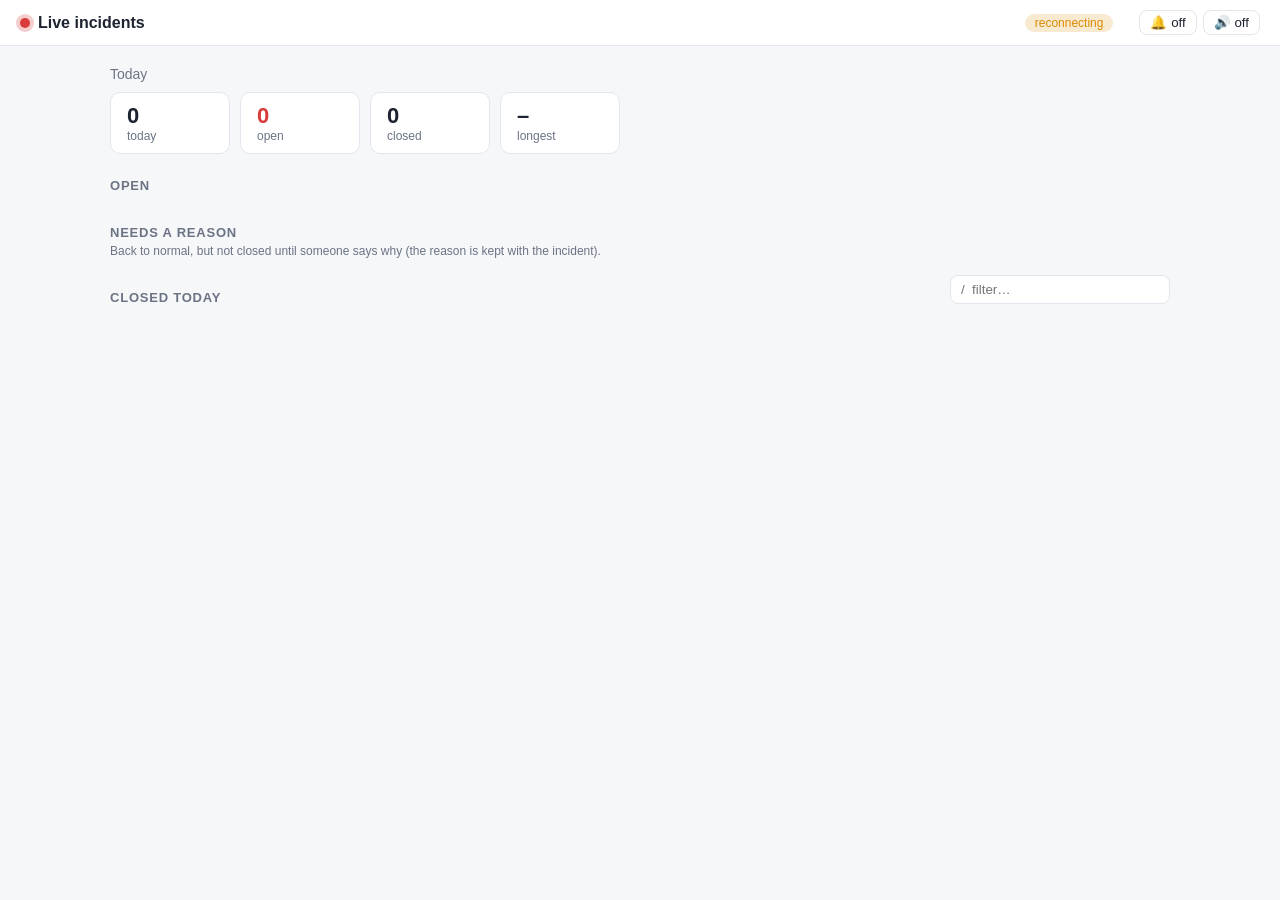
==== app/notifier/src/main/resources/static/index.html @ 26fa7b39 "Calm incidents and reasons, line history, three time zones, no false drops - fix-false-drops: settle" ====
<!doctype html>
<html lang="en">
<head>
  <meta charset="utf-8">
  <meta name="viewport" content="width=device-width, initial-scale=1">
  <title>Live incidents</title>
  <link rel="stylesheet" href="app.css">
  <script type="module" src="app.js"></script>
</head>
<body>
  <header class="top">
    <div class="brand"><span class="dot-logo"></span>Live incidents</div>
    <div class="conn" id="conn"><span class="pill" id="connPill">connecting</span><span id="lastChange" class="muted"></span></div>
    <div class="toggles">
      <button id="notifyBtn" class="toggle" title="Desktop notification when a new incident opens">🔔 off</button>
      <button id="soundBtn" class="toggle" title="Short sound when a new incident opens">🔊 off</button>
    </div>
  </header>
  <main>
    <section class="day">
      <div class="day-title" id="dayTitle">Today</div>
      <div class="cards">
        <div class="card"><div class="num" id="cToday">0</div><div class="lbl">today</div></div>
        <div class="card open"><div class="num" id="cOpen">0</div><div class="lbl">open</div></div>
        <div class="card"><div class="num" id="cClosed">0</div><div class="lbl">closed</div></div>
        <div class="card"><div class="num" id="cLongest">–</div><div class="lbl">longest</div></div>
      </div>
    </section>
    <section>
      <h2>Open <span class="count" id="hOpen"></span></h2>
      <div id="openList" class="list"></div>
      <div id="quiet" class="quiet">All quiet today ✓</div>
    </section>
    <section id="calmSection">
      <h2>Needs a reason <span class="count" id="hCalm"></span></h2>
      <p class="muted calm-note">Back to normal, but not closed until someone says why (the reason is kept with the incident).</p>
      <div id="calmList" class="list"></div>
    </section>
    <section>
      <div class="closed-head">
        <h2>Closed today <span class="count" id="hClosed"></span></h2>
        <input id="filter" type="search" placeholder="/  filter…" autocomplete="off" aria-label="Filter incidents">
      </div>
      <div id="groups" class="groups"></div>
      <div id="closedList" class="list closed-list"></div>
    </section>
  </main>
</body>
</html>
---- app/notifier/src/main/resources/static/app.css ----
:root {
  --bg: #f6f7f9; --panel: #ffffff; --text: #1d2330; --muted: #6b7385; --line: #e3e6ec;
  --red: #d93a3a; --amber: #d98a00; --blue: #2f6fe0; --violet: #7a4fd6; --grey: #8a919e; --green: #1f9d55;
  --meter-bg: #eceff4; --highlight: #fff4d6;
  font-family: -apple-system, BlinkMacSystemFont, "Segoe UI", Roboto, sans-serif;
}
@media (prefers-color-scheme: dark) {
  :root {
    --bg: #11141a; --panel: #1a1e26; --text: #e6e9ef; --muted: #8d95a6; --line: #2a303b;
    --red: #ff6b6b; --amber: #f2b23d; --blue: #6aa1ff; --violet: #a98bff; --grey: #8a919e; --green: #43c37a;
    --meter-bg: #2a303b; --highlight: #3a3220;
  }
}
* { box-sizing: border-box; }
body { margin: 0; background: var(--bg); color: var(--text); font-size: 14px; }
.top { position: sticky; top: 0; z-index: 2; display: flex; gap: 16px; align-items: center; padding: 10px 20px;
  background: var(--panel); border-bottom: 1px solid var(--line); }
.brand { font-weight: 650; font-size: 16px; display: flex; align-items: center; gap: 8px; }
.dot-logo { width: 10px; height: 10px; border-radius: 50%; background: var(--red); box-shadow: 0 0 0 4px color-mix(in srgb, var(--red) 25%, transparent); }
.conn { display: flex; gap: 10px; align-items: center; margin-left: auto; }
.pill { padding: 2px 10px; border-radius: 999px; font-size: 12px; background: var(--meter-bg); }
.pill.connected { background: color-mix(in srgb, var(--green) 18%, transparent); color: var(--green); }
.pill.reconnecting { background: color-mix(in srgb, var(--amber) 18%, transparent); color: var(--amber); }
.muted { color: var(--muted); font-size: 12px; }
.toggles { display: flex; gap: 6px; }
.toggle { border: 1px solid var(--line); background: var(--panel); color: var(--text); border-radius: 8px; padding: 4px 10px; cursor: pointer; }
.toggle.on { border-color: var(--blue); color: var(--blue); }
main { max-width: 1100px; margin: 0 auto; padding: 16px 20px 60px; }
.day-title { color: var(--muted); margin: 4px 0 10px; }
.cards { display: flex; flex-wrap: wrap; gap: 10px; }
.card { background: var(--panel); border: 1px solid var(--line); border-radius: 10px; padding: 10px 16px; min-width: 120px; }
.card .num { font-size: 22px; font-weight: 650; font-variant-numeric: tabular-nums; }
.card.open .num { color: var(--red); }
.card .lbl { color: var(--muted); font-size: 12px; }
h2 { font-size: 13px; text-transform: uppercase; letter-spacing: .06em; color: var(--muted); margin: 24px 0 8px; }
.count { color: var(--text); }
.list { display: flex; flex-direction: column; gap: 8px; }
.quiet { color: var(--green); padding: 12px 0; display: none; }
.quiet.show { display: block; }
.inc { background: var(--panel); border: 1px solid var(--line); border-left: 4px solid var(--grey); border-radius: 8px; padding: 10px 14px; }
.inc.s-red { border-left-color: var(--red); } .inc.s-amber { border-left-color: var(--amber); }
.inc.s-blue { border-left-color: var(--blue); } .inc.s-violet { border-left-color: var(--violet); }
.inc.fresh { animation: fresh 2.5s ease-out; }
@keyframes fresh { from { background: var(--highlight); transform: translateY(-4px); } to { background: var(--panel); transform: none; } }
@media (prefers-reduced-motion: reduce) { .inc.fresh { animation: none; } }
.inc-head { display: flex; gap: 12px; align-items: baseline; flex-wrap: wrap; }
.title { font-weight: 600; }
.when { color: var(--muted); margin-left: auto; font-variant-numeric: tabular-nums; white-space: nowrap; }
.links a { color: var(--blue); text-decoration: none; margin-left: 10px; font-size: 12px; }
.links a:hover { text-decoration: underline; }
.lines { margin-top: 8px; display: grid; grid-template-columns: minmax(110px, auto) minmax(90px, auto) minmax(110px, auto) 150px 1fr; gap: 4px 14px; align-items: center; }
.lines .sig { font-weight: 550; } .lines .val { font-variant-numeric: tabular-nums; text-align: right; }
.lines .norm { color: var(--muted); font-variant-numeric: tabular-nums; }
.lines .panel { color: var(--muted); font-size: 12px; overflow-wrap: anywhere; }
/* add-incident-history: the tree view → group → panel → line; full text, wrapped, never cut */
.tree { display: block; margin-top: 8px; }
.tree .t-view { font-weight: 600; margin-top: 6px; overflow-wrap: anywhere; }
.tree .t-group { margin-left: 14px; color: var(--muted); font-weight: 550; overflow-wrap: anywhere; }
.tree .t-panel { margin-left: 28px; overflow-wrap: anywhere; }
.tree .t-panel.t-nogroup { margin-left: 14px; }
.tree .t-line { margin-left: 42px; display: grid; grid-template-columns: minmax(140px, 1.4fr) minmax(100px, auto) minmax(80px, auto) minmax(110px, auto) 170px auto;
  gap: 4px 12px; align-items: center; padding: 2px 0; }
.tree .t-line.t-nogroup { margin-left: 28px; }
.tree .t-line .tags { overflow-wrap: anywhere; font-size: 12px; }
.tree .t-line .val { font-variant-numeric: tabular-nums; text-align: right; }
.tree .t-line .norm { color: var(--muted); font-variant-numeric: tabular-nums; }
.tree .hist { background: none; border: 1px solid var(--border, #444); color: var(--muted); border-radius: 6px; font-size: 11px; padding: 1px 6px; cursor: pointer; }
.tree .t-past { margin: 2px 0 6px 56px; font-size: 12px; color: var(--muted); border-left: 2px solid var(--meter-bg); padding-left: 10px; }
.tree .t-past .p-last { color: inherit; font-weight: 550; } .tree .t-past .p-head { margin-top: 4px; }
.meter { display: flex; align-items: center; gap: 6px; font-size: 12px; font-variant-numeric: tabular-nums; }
.meter .bar { flex: 1; height: 6px; border-radius: 3px; background: var(--meter-bg); overflow: hidden; }
.meter .fill { height: 100%; background: var(--grey); }
.c-red { color: var(--red); } .c-amber { color: var(--amber); } .c-blue { color: var(--blue); } .c-violet { color: var(--violet); } .c-grey { color: var(--grey); }
.f-red { background: var(--red) !important; } .f-amber { background: var(--amber) !important; } .f-blue { background: var(--blue) !important; }
.f-violet { background: var(--violet) !important; } .f-grey { background: var(--grey) !important; }
.closed-head { display: flex; align-items: center; gap: 12px; }
.closed-head h2 { margin-right: auto; }
#filter { width: 220px; padding: 6px 10px; border-radius: 8px; border: 1px solid var(--line); background: var(--panel); color: var(--text); }
.groups { display: flex; flex-wrap: wrap; gap: 6px; margin: 4px 0 10px; }
.chip { font-size: 12px; padding: 2px 8px; border-radius: 999px; background: var(--meter-bg); cursor: pointer; border: 0; color: var(--text); }
.closed-list { gap: 4px; }
.closed-list .inc { padding: 6px 12px; content-visibility: auto; contain-intrinsic-size: auto 34px; cursor: pointer; }
.closed-list .inc .lines { cursor: default; }
.endt { color: var(--muted); font-variant-numeric: tabular-nums; width: 44px; }
.chev { color: var(--muted); transition: transform .15s; }
.inc.expanded .chev { transform: rotate(90deg); }
.hidden { display: none !important; }
@media (max-width: 700px) {
  .top { flex-wrap: wrap; } .conn { margin-left: 0; }
  .lines { grid-template-columns: 1fr 1fr; } .lines .panel, .lines .meter { grid-column: span 2; }
  .tree .t-line { grid-template-columns: 1fr 1fr; margin-left: 14px; } .tree .t-line .tags, .tree .t-line .meter { grid-column: span 2; }
  .tree .t-past { margin-left: 14px; }
  #filter { width: 140px; }
}

/* add-incident-resolution: waiting for a reason, the reason box, the reason on closed rows */
#calmSection.hidden { display: none; }
.calm-note { font-size: 12px; margin: -4px 0 8px; }
#calmList .inc { border-left-color: var(--amber, #c9a227); }
.reason-box { display: flex; gap: 8px; align-items: flex-start; margin-top: 8px; flex-wrap: wrap; }
.reason-in { flex: 1 1 260px; min-height: 30px; resize: vertical; background: var(--meter-bg); color: inherit;
  border: 1px solid var(--border, #444); border-radius: 6px; padding: 5px 8px; font: inherit; font-size: 13px; }
.reason-count { color: var(--muted); font-size: 11px; align-self: center; }
.reason-send { background: var(--blue, #4c8dff); color: #fff; border: 0; border-radius: 6px; padding: 6px 10px; cursor: pointer; font-size: 12px; }
.reason-state { font-size: 12px; color: var(--muted); align-self: center; }
.reason-state.bad { color: var(--red, #e5534b); }
.reason-shown { font-size: 12px; color: var(--muted); margin: 4px 0 0 2px; overflow-wrap: anywhere; }
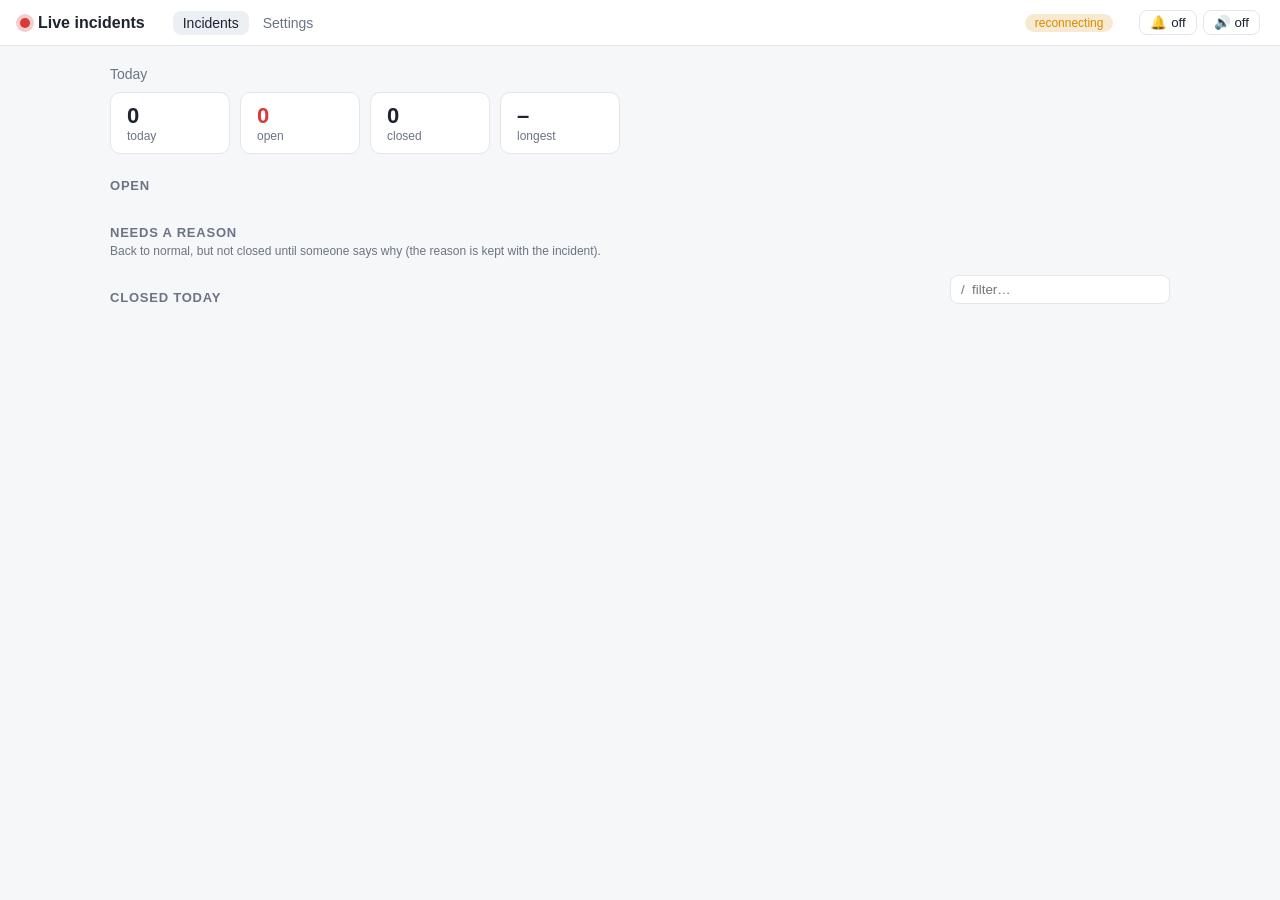
==== commit 06f5f58b: "add-line-reasons, add-settings-page; propose keep-one-week, silent-is-bau add-line-reasons (archived" ====
--- a/app/notifier/src/main/resources/static/index.html
+++ b/app/notifier/src/main/resources/static/index.html
@@ -6,17 +6,22 @@
   <title>Live incidents</title>
   <link rel="stylesheet" href="app.css">
   <script type="module" src="app.js"></script>
+  <script type="module" src="settings.js"></script>
 </head>
 <body>
   <header class="top">
     <div class="brand"><span class="dot-logo"></span>Live incidents</div>
+    <nav class="tabs" aria-label="Views">
+      <a href="#" id="tabIncidents" class="tab active">Incidents</a>
+      <a href="#settings" id="tabSettings" class="tab">Settings</a>
+    </nav>
     <div class="conn" id="conn"><span class="pill" id="connPill">connecting</span><span id="lastChange" class="muted"></span></div>
     <div class="toggles">
       <button id="notifyBtn" class="toggle" title="Desktop notification when a new incident opens">🔔 off</button>
       <button id="soundBtn" class="toggle" title="Short sound when a new incident opens">🔊 off</button>
     </div>
   </header>
-  <main>
+  <main id="incidentsView">
     <section class="day">
       <div class="day-title" id="dayTitle">Today</div>
       <div class="cards">
@@ -45,5 +50,15 @@
       <div id="closedList" class="list closed-list"></div>
     </section>
   </main>
+  <main id="settingsView" hidden>
+    <section>
+      <h2>Regions <span class="count" id="sCount"></span></h2>
+      <p class="muted">Datadog regions to watch (at most two: US and EU) and their dashboards. Every change is one commit in
+        <code>config-repo</code>; keys go only to <code>.env</code> on this machine and are never shown again.</p>
+      <div id="sNotice" class="s-notice" hidden></div>
+      <div id="sRegions" class="list"></div>
+      <div id="sAdd"></div>
+    </section>
+  </main>
 </body>
 </html>
--- a/app/notifier/src/main/resources/static/app.css
+++ b/app/notifier/src/main/resources/static/app.css
@@ -105,3 +105,53 @@
 .reason-state { font-size: 12px; color: var(--muted); align-self: center; }
 .reason-state.bad { color: var(--red, #e5534b); }
 .reason-shown { font-size: 12px; color: var(--muted); margin: 4px 0 0 2px; overflow-wrap: anywhere; }
+
+/* add-line-reasons: a reason per line; business-as-usual lines and incidents are dimmed */
+.tree .t-reason { margin: 0 0 6px 56px; font-size: 12px; overflow-wrap: anywhere; }
+.tree .t-reason.muted { color: var(--muted); font-style: italic; }
+.tree .reason-box.t-reason { margin-top: 2px; }
+.tree .t-line.bau { opacity: .55; }
+.inc.bau-only { opacity: .6; }
+@media (max-width: 700px) { .tree .t-reason { margin-left: 14px; } }
+
+/* add-settings-page: the tabs and the Settings tab */
+.tabs { display: flex; gap: 4px; margin-left: 12px; }
+.tab { color: var(--muted); text-decoration: none; padding: 4px 10px; border-radius: 8px; }
+.tab.active { color: var(--text); background: var(--meter-bg); }
+.s-notice { background: var(--highlight); border: 1px solid var(--line); border-radius: 8px; padding: 8px 12px; margin: 8px 0; }
+.s-card { background: var(--panel); border: 1px solid var(--line); border-radius: 10px; padding: 12px 14px; }
+.s-head { display: flex; gap: 12px; align-items: baseline; flex-wrap: wrap; }
+.s-actions { display: inline-flex; gap: 6px; margin-left: auto; flex-wrap: wrap; }
+.s-btn { border: 1px solid var(--line); background: var(--panel); color: var(--text); border-radius: 6px; padding: 4px 10px;
+  cursor: pointer; font-size: 12px; text-decoration: none; display: inline-block; }
+.s-btn.primary { background: var(--blue); border-color: var(--blue); color: #fff; }
+.s-btn.danger { color: var(--red); }
+.s-btn:disabled { opacity: .5; cursor: default; }
+.s-ok { color: var(--green); font-size: 12px; } .s-bad, .s-badtext { color: var(--red); }
+.s-bad { font-size: 12px; }
+.s-warn { color: var(--amber); font-size: 12px; margin-top: 4px; overflow-wrap: anywhere; }
+.s-state { font-size: 12px; color: var(--muted); } .s-state.bad { color: var(--red); }
+.s-dash { margin-top: 10px; display: flex; flex-direction: column; gap: 6px; }
+.s-row { display: flex; gap: 12px; align-items: center; flex-wrap: wrap; border-top: 1px solid var(--line); padding-top: 6px; }
+.s-file { font-weight: 550; overflow-wrap: anywhere; }
+.s-detail, .s-upload { margin-top: 8px; }
+.s-keys { display: flex; gap: 8px; flex-wrap: wrap; align-items: center; margin-top: 8px; }
+.s-keys input, .s-new select { background: var(--meter-bg); color: inherit; border: 1px solid var(--line); border-radius: 6px; padding: 5px 8px; min-width: 220px; }
+.s-new { margin-top: 10px; display: flex; flex-direction: column; gap: 6px; }
+.s-new select { align-self: flex-start; }
+.s-summary, .s-views, .s-diff, .s-lines { margin: 8px 0; }
+.s-groups { margin-top: 6px; } .s-group { font-weight: 550; margin-top: 4px; overflow-wrap: anywhere; }
+.s-panels { margin-left: 12px; overflow-wrap: anywhere; }
+.s-view { display: block; margin-left: 4px; font-size: 13px; }
+.s-plus { color: var(--green); } .s-minus { color: var(--red); }
+.s-pl { margin-left: 12px; font-size: 12px; overflow-wrap: anywhere; }
+@media (max-width: 700px) { .s-keys input { min-width: 0; flex: 1 1 100%; } .tabs { margin-left: 0; } }
+
+/* add-settings-page S5b: the JSON editor */
+.s-editbar { display: flex; gap: 6px; align-items: center; flex-wrap: wrap; margin: 6px 0; }
+.s-editor { display: flex; border: 1px solid var(--line); border-radius: 8px; overflow: hidden; height: 60vh; min-height: 260px;
+  font: 12px/1.5 ui-monospace, SFMono-Regular, Menlo, Consolas, monospace; }
+.s-gutter { margin: 0; padding: 8px 8px 8px 6px; min-width: 52px; text-align: right; color: var(--muted); background: var(--meter-bg);
+  overflow: hidden; user-select: none; font: inherit; white-space: pre; }
+.s-code { flex: 1; margin: 0; padding: 8px; border: 0; outline: none; resize: none; background: var(--panel); color: var(--text);
+  font: inherit; white-space: pre; overflow: auto; tab-size: 2; }
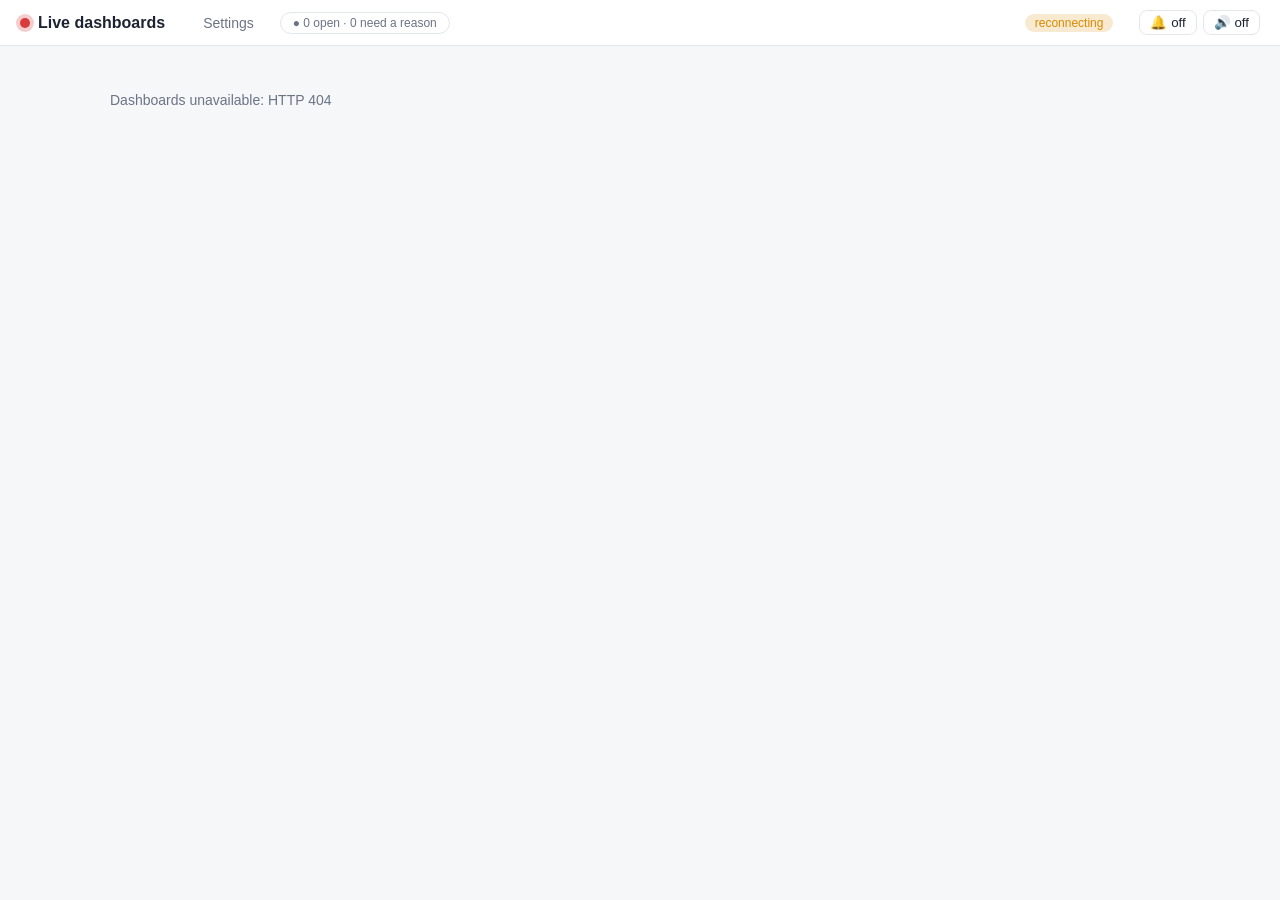
==== commit 59bcdf53: "add-dashboard-view: live dashboards per region replace the Incidents page Region pages (US, EU) list" ====
--- a/app/notifier/src/main/resources/static/index.html
+++ b/app/notifier/src/main/resources/static/index.html
@@ -3,53 +3,27 @@
 <head>
   <meta charset="utf-8">
   <meta name="viewport" content="width=device-width, initial-scale=1">
-  <title>Live incidents</title>
+  <title>Live dashboards</title>
   <link rel="stylesheet" href="app.css">
+  <script src="vendor/echarts.min.js"></script>
   <script type="module" src="app.js"></script>
   <script type="module" src="settings.js"></script>
 </head>
 <body>
   <header class="top">
-    <div class="brand"><span class="dot-logo"></span>Live incidents</div>
-    <nav class="tabs" aria-label="Views">
-      <a href="#" id="tabIncidents" class="tab active">Incidents</a>
+    <div class="brand"><span class="dot-logo"></span>Live dashboards</div>
+    <nav class="tabs" id="tabs" aria-label="Regions">
       <a href="#settings" id="tabSettings" class="tab">Settings</a>
     </nav>
+    <button id="attention" class="attention" type="button" aria-expanded="false">● 0 open · 0 need a reason</button>
     <div class="conn" id="conn"><span class="pill" id="connPill">connecting</span><span id="lastChange" class="muted"></span></div>
     <div class="toggles">
-      <button id="notifyBtn" class="toggle" title="Desktop notification when a new incident opens">🔔 off</button>
-      <button id="soundBtn" class="toggle" title="Short sound when a new incident opens">🔊 off</button>
+      <button id="notifyBtn" class="toggle" title="Desktop notification when a new anomaly opens">🔔 off</button>
+      <button id="soundBtn" class="toggle" title="Short sound when a new anomaly opens">🔊 off</button>
     </div>
   </header>
-  <main id="incidentsView">
-    <section class="day">
-      <div class="day-title" id="dayTitle">Today</div>
-      <div class="cards">
-        <div class="card"><div class="num" id="cToday">0</div><div class="lbl">today</div></div>
-        <div class="card open"><div class="num" id="cOpen">0</div><div class="lbl">open</div></div>
-        <div class="card"><div class="num" id="cClosed">0</div><div class="lbl">closed</div></div>
-        <div class="card"><div class="num" id="cLongest">–</div><div class="lbl">longest</div></div>
-      </div>
-    </section>
-    <section>
-      <h2>Open <span class="count" id="hOpen"></span></h2>
-      <div id="openList" class="list"></div>
-      <div id="quiet" class="quiet">All quiet today ✓</div>
-    </section>
-    <section id="calmSection">
-      <h2>Needs a reason <span class="count" id="hCalm"></span></h2>
-      <p class="muted calm-note">Back to normal, but not closed until someone says why (the reason is kept with the incident).</p>
-      <div id="calmList" class="list"></div>
-    </section>
-    <section>
-      <div class="closed-head">
-        <h2>Closed today <span class="count" id="hClosed"></span></h2>
-        <input id="filter" type="search" placeholder="/  filter…" autocomplete="off" aria-label="Filter incidents">
-      </div>
-      <div id="groups" class="groups"></div>
-      <div id="closedList" class="list closed-list"></div>
-    </section>
-  </main>
+  <div id="attentionList" class="attention-list" hidden></div>
+  <main id="incidentsView"></main>
   <main id="settingsView" hidden>
     <section>
       <h2>Regions <span class="count" id="sCount"></span></h2>
--- a/app/notifier/src/main/resources/static/app.css
+++ b/app/notifier/src/main/resources/static/app.css
@@ -155,3 +155,58 @@
   overflow: hidden; user-select: none; font: inherit; white-space: pre; }
 .s-code { flex: 1; margin: 0; padding: 8px; border: 0; outline: none; resize: none; background: var(--panel); color: var(--text);
   font: inherit; white-space: pre; overflow: auto; tab-size: 2; }
+
+/* add-dashboard-view: region, panel and metric pages */
+.attention { border: 1px solid var(--line); background: var(--panel); color: var(--muted); border-radius: 999px; padding: 3px 12px; cursor: pointer; font-size: 12px; }
+.attention.hot { color: var(--red); border-color: color-mix(in srgb, var(--red) 40%, var(--line)); }
+.attention.warm { color: var(--amber); border-color: color-mix(in srgb, var(--amber) 40%, var(--line)); }
+.attention-list { position: fixed; z-index: 5; top: 52px; right: 20px; width: min(560px, calc(100vw - 32px)); max-height: 70vh; overflow: auto;
+  background: var(--panel); border: 1px solid var(--line); border-radius: 10px; padding: 10px 12px; box-shadow: 0 8px 30px rgba(0,0,0,.18); }
+.al-head { font-weight: 600; margin: 6px 0 4px; } .al-head.hot { color: var(--red); } .al-head.warm { color: var(--amber); }
+.al-item { display: grid; grid-template-columns: 1fr; gap: 1px; padding: 6px 4px; border-top: 1px solid var(--line); color: var(--text); text-decoration: none; }
+.al-item:hover { background: var(--meter-bg); } .al-where { font-weight: 550; overflow-wrap: anywhere; } .al-tags { font-size: 12px; overflow-wrap: anywhere; }
+.page-title { font-size: 18px; margin: 4px 0 10px; overflow-wrap: anywhere; }
+.empty { color: var(--muted); padding: 30px 0; }
+.range { display: flex; gap: 6px; align-items: center; flex-wrap: wrap; margin: 4px 0 14px; }
+.range-btn { border: 1px solid var(--line); background: var(--panel); color: var(--text); border-radius: 6px; padding: 3px 10px; cursor: pointer; font-size: 12px; }
+.range-btn.on { background: var(--blue); border-color: var(--blue); color: #fff; }
+.range-note { margin-left: 8px; }
+.dash { background: var(--panel); border: 1px solid var(--line); border-radius: 10px; margin-bottom: 10px; overflow: hidden; }
+.dash-head { width: 100%; display: flex; gap: 12px; align-items: baseline; flex-wrap: wrap; padding: 10px 14px; background: none; border: 0;
+  color: var(--text); cursor: pointer; text-align: left; font: inherit; }
+.dash-head:hover { background: var(--meter-bg); }
+.dash-title { font-weight: 600; font-size: 15px; }
+.chev { width: 12px; color: var(--muted); }
+.badge { font-size: 12px; } .badge.hot { color: var(--red); } .badge.warm { color: var(--amber); }
+.dash-body { padding: 0 14px 10px; }
+.group-head { background: none; border: 0; color: var(--muted); font: inherit; font-weight: 600; font-size: 12px; text-transform: uppercase;
+  letter-spacing: .05em; cursor: pointer; padding: 10px 0 6px; }
+.panels { display: grid; grid-template-columns: repeat(auto-fill, minmax(330px, 1fr)); gap: 10px; }
+.panel { border: 1px solid var(--line); border-radius: 8px; padding: 8px 8px 4px; background: var(--panel); min-width: 0; }
+.panel.red-edge { border-color: var(--red); box-shadow: inset 3px 0 0 var(--red); }
+.panel-title { display: block; font-weight: 550; font-size: 13px; color: var(--text); text-decoration: none; overflow-wrap: anywhere; margin-bottom: 4px; }
+.panel-title:hover { color: var(--blue); }
+.more { display: block; font-size: 12px; padding: 2px 0; }
+.chart.small { height: 170px; } .chart.big { height: 46vh; min-height: 280px; } .chart.metric { height: 40vh; min-height: 260px; }
+.crumbs { display: flex; gap: 6px; flex-wrap: wrap; color: var(--muted); font-size: 12px; margin: 2px 0 6px; }
+.crumbs a { color: var(--blue); text-decoration: none; } .crumb-sep { color: var(--muted); }
+.legend-search { margin: 12px 0 6px; background: var(--meter-bg); color: inherit; border: 1px solid var(--line); border-radius: 6px; padding: 5px 8px; min-width: 240px; }
+.legend { width: 100%; border-collapse: collapse; font-size: 13px; }
+.legend th { text-align: left; color: var(--muted); font-weight: 550; cursor: pointer; border-bottom: 1px solid var(--line); padding: 4px 6px; }
+.legend th.on { color: var(--text); } .legend td { border-bottom: 1px solid var(--line); padding: 4px 6px; overflow-wrap: anywhere; }
+.legend td.num { text-align: right; font-variant-numeric: tabular-nums; white-space: nowrap; }
+.legend a { color: var(--text); text-decoration: none; } .legend a:hover { color: var(--blue); }
+.state.open { color: var(--red); } .state.waiting { color: var(--amber); } .state.bau { color: var(--muted); }
+.metric-top { display: grid; grid-template-columns: minmax(0, 2fr) minmax(240px, 1fr); gap: 14px; align-items: start; }
+.details { margin: 0; display: grid; grid-template-columns: auto 1fr; gap: 4px 12px; font-size: 13px; background: var(--panel);
+  border: 1px solid var(--line); border-radius: 8px; padding: 10px 12px; }
+.details dt { color: var(--muted); } .details dd { margin: 0; overflow-wrap: anywhere; white-space: pre-line; }
+.anomalies h2 { margin-top: 20px; }
+.anom-list { display: flex; flex-direction: column; gap: 8px; }
+.anom { background: var(--panel); border: 1px solid var(--line); border-left: 4px solid var(--grey); border-radius: 8px; padding: 8px 12px; }
+.anom.st-open { border-left-color: var(--red); } .anom.st-needs-a-reason { border-left-color: var(--amber); } .anom.bau { opacity: .6; }
+.anom-head { display: flex; gap: 12px; flex-wrap: wrap; align-items: baseline; }
+.anom-state { font-weight: 600; } .st-open .anom-state { color: var(--red); } .st-needs-a-reason .anom-state { color: var(--amber); }
+.anom-when { margin-top: 2px; } .anom-reason { margin-top: 4px; font-size: 13px; overflow-wrap: anywhere; }
+.reasons .reason-box { margin-top: 6px; } .others { margin-top: 6px; } .others a { color: var(--blue); }
+@media (max-width: 760px) { .metric-top { grid-template-columns: 1fr; } .panels { grid-template-columns: 1fr; } .range-note { margin-left: 0; } }
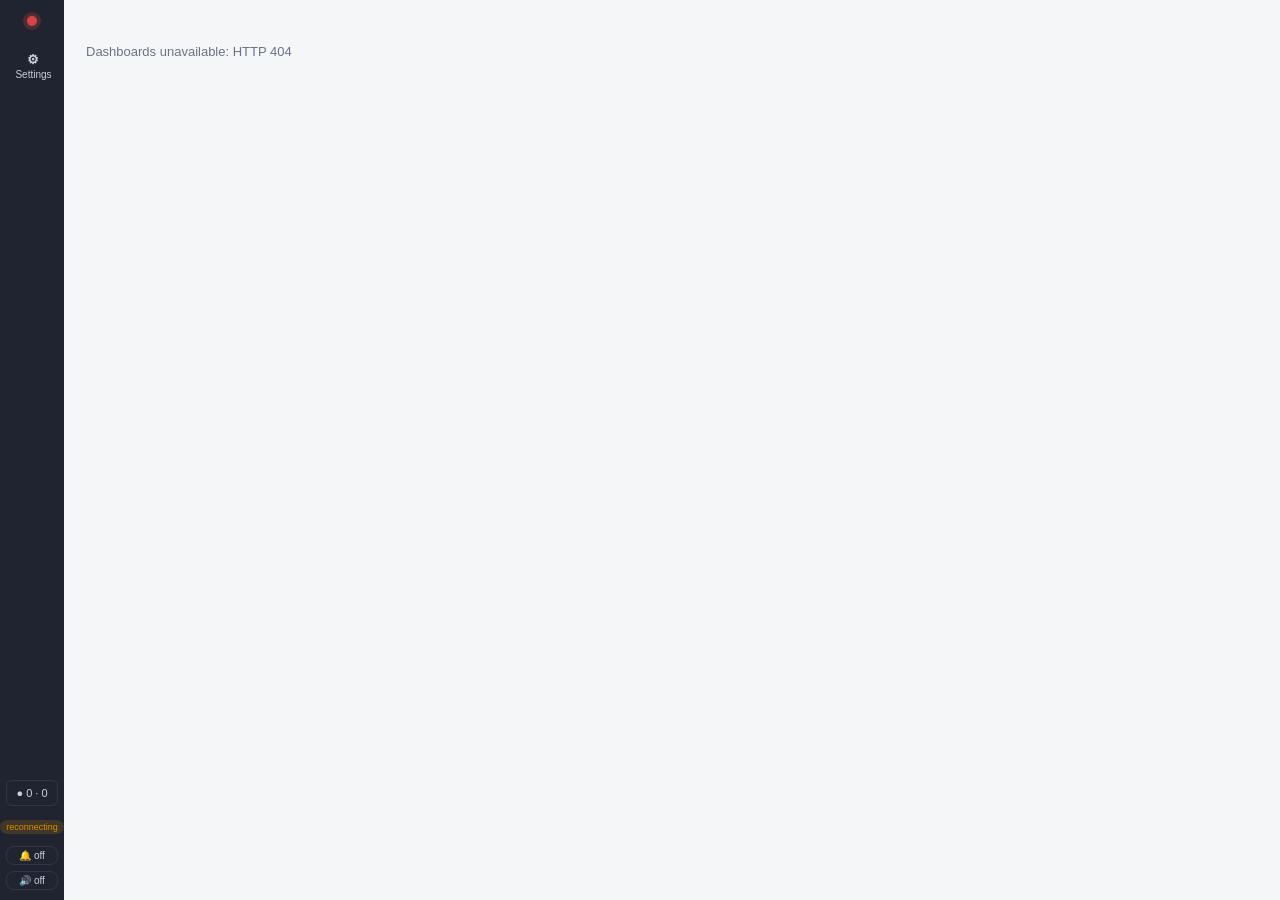
==== commit e7c991b9: "keep-one-day, add-datadog-look, raise-size-alarm keep-one-day (archived): metrics, anomalies and the" ====
--- a/app/notifier/src/main/resources/static/index.html
+++ b/app/notifier/src/main/resources/static/index.html
@@ -5,26 +5,28 @@
   <meta name="viewport" content="width=device-width, initial-scale=1">
   <title>Live dashboards</title>
   <link rel="stylesheet" href="app.css">
+  <link rel="stylesheet" href="look.css">
   <script src="vendor/echarts.min.js"></script>
   <script type="module" src="app.js"></script>
   <script type="module" src="settings.js"></script>
 </head>
 <body>
-  <header class="top">
-    <div class="brand"><span class="dot-logo"></span>Live dashboards</div>
-    <nav class="tabs" id="tabs" aria-label="Regions">
-      <a href="#settings" id="tabSettings" class="tab">Settings</a>
-    </nav>
-    <button id="attention" class="attention" type="button" aria-expanded="false">● 0 open · 0 need a reason</button>
-    <div class="conn" id="conn"><span class="pill" id="connPill">connecting</span><span id="lastChange" class="muted"></span></div>
-    <div class="toggles">
+  <nav class="leftnav" aria-label="Navigation">
+    <a class="brand" href="#" title="Live dashboards"><span class="dot-logo"></span></a>
+    <div id="regionNav" class="nav-group"></div>
+    <a href="#settings" id="tabSettings" class="nav-item" title="Settings"><span class="nav-icon">⚙</span><span class="nav-label">Settings</span></a>
+    <div class="nav-spacer"></div>
+    <button id="attention" class="attention" type="button" aria-expanded="false" title="Open anomalies and ones that need a reason">● 0 · 0</button>
+    <div class="nav-foot">
+      <span class="pill" id="connPill" title="Live connection">connecting</span>
+      <span id="lastChange" class="muted"></span>
       <button id="notifyBtn" class="toggle" title="Desktop notification when a new anomaly opens">🔔 off</button>
       <button id="soundBtn" class="toggle" title="Short sound when a new anomaly opens">🔊 off</button>
     </div>
-  </header>
+  </nav>
   <div id="attentionList" class="attention-list" hidden></div>
-  <main id="incidentsView"></main>
-  <main id="settingsView" hidden>
+  <main id="incidentsView" class="dd-main"></main>
+  <main id="settingsView" class="dd-main" hidden>
     <section>
       <h2>Regions <span class="count" id="sCount"></span></h2>
       <p class="muted">Datadog regions to watch (at most two: US and EU) and their dashboards. Every change is one commit in
--- a/app/notifier/src/main/resources/static/app.css
+++ b/app/notifier/src/main/resources/static/app.css
@@ -210,3 +210,7 @@
 .anom-when { margin-top: 2px; } .anom-reason { margin-top: 4px; font-size: 13px; overflow-wrap: anywhere; }
 .reasons .reason-box { margin-top: 6px; } .others { margin-top: 6px; } .others a { color: var(--blue); }
 @media (max-width: 760px) { .metric-top { grid-template-columns: 1fr; } .panels { grid-template-columns: 1fr; } .range-note { margin-left: 0; } }
+
+/* add-backfill */
+.s-progress { color: var(--blue); font-size: 12px; margin-top: 4px; }
+.anom.st-past { border-left-color: var(--grey); opacity: .75; }
--- a/app/notifier/src/main/resources/static/look.css
+++ b/app/notifier/src/main/resources/static/look.css
@@ -0,0 +1,99 @@
+/* add-datadog-look K7: a Datadog-like look in light and dark (our own accent; no Datadog logo, name, font or icons) */
+:root {
+  --bg: #f5f6f8; --panel: #ffffff; --text: #1c2230; --muted: #6b7385; --line: #e1e4ea; --hover: #f0f2f6;
+  --accent: #2f6fe0; --red: #d64541; --amber: #d98a00; --green: #2e9b57; --grey: #8a919e; --meter-bg: #eef0f4; --highlight: #fff4d6;
+  --nav: #1f2430; --nav-text: #c9cfdb; --nav-active: #2f3646;
+  --row: 72px;
+  font-family: -apple-system, BlinkMacSystemFont, "Segoe UI", Roboto, "Helvetica Neue", Arial, sans-serif;
+}
+@media (prefers-color-scheme: dark) {
+  :root { --bg: #14161b; --panel: #1b1e25; --text: #e4e7ee; --muted: #8d95a6; --line: #2b303b; --hover: #232733;
+    --accent: #6aa1ff; --red: #ff6b66; --amber: #f2b23d; --green: #4cc27e; --meter-bg: #262b36; --highlight: #3a3220;
+    --nav: #101217; --nav-text: #aab2c2; --nav-active: #232835; }
+}
+body { margin: 0; background: var(--bg); color: var(--text); font-size: 13px; }
+.top { display: none; }
+/* left navigation */
+.leftnav { position: fixed; z-index: 4; left: 0; top: 0; bottom: 0; width: 64px; background: var(--nav); color: var(--nav-text);
+  display: flex; flex-direction: column; align-items: stretch; padding: 10px 0; gap: 2px; }
+.leftnav .brand { display: flex; justify-content: center; padding: 6px 0 14px; }
+.nav-group { display: flex; flex-direction: column; gap: 2px; }
+.nav-item { display: flex; flex-direction: column; align-items: center; gap: 2px; padding: 8px 2px; color: var(--nav-text); text-decoration: none; font-size: 10px; border-left: 3px solid transparent; }
+.nav-item:hover { background: var(--nav-active); color: #fff; }
+.nav-item.active { background: var(--nav-active); color: #fff; border-left-color: var(--accent); }
+.nav-icon { font-size: 13px; font-weight: 700; letter-spacing: .02em; }
+.nav-spacer { flex: 1; }
+.leftnav .attention { margin: 4px 6px; padding: 6px 2px; border-radius: 6px; font-size: 11px; background: transparent; color: var(--nav-text); border: 1px solid var(--nav-active); cursor: pointer; }
+.leftnav .attention.hot { color: #ff8a85; border-color: #ff8a85; } .leftnav .attention.warm { color: #f2b23d; border-color: #f2b23d; }
+.nav-foot { display: flex; flex-direction: column; align-items: center; gap: 6px; padding: 8px 4px 0; }
+.nav-foot .pill { font-size: 9px; padding: 2px 6px; } .nav-foot .muted { font-size: 9px; text-align: center; color: var(--nav-text); }
+.nav-foot .toggle { font-size: 10px; padding: 3px 6px; width: 52px; background: transparent; color: var(--nav-text); border-color: var(--nav-active); }
+.attention-list { left: 72px; right: auto; top: auto; bottom: 90px; }
+.dd-main { margin-left: 64px; max-width: none; padding: 14px 22px 60px; }
+/* list */
+.page-head { display: flex; align-items: baseline; gap: 12px; }
+.page-title { font-size: 18px; font-weight: 600; margin: 2px 0 10px; }
+.list-search { width: min(420px, 100%); background: var(--panel); color: inherit; border: 1px solid var(--line); border-radius: 4px; padding: 7px 10px; margin-bottom: 12px; }
+.dash-list { background: var(--panel); border: 1px solid var(--line); border-radius: 4px; }
+.dl-row { display: grid; grid-template-columns: 1fr 90px 260px; gap: 12px; padding: 9px 14px; border-top: 1px solid var(--line); color: var(--text); text-decoration: none; align-items: center; }
+.dl-row:first-child { border-top: 0; } .dl-head { color: var(--muted); font-size: 11px; text-transform: uppercase; letter-spacing: .04em; }
+a.dl-row:hover { background: var(--hover); } .dl-title { font-weight: 550; color: var(--accent); }
+.dl-badges { display: flex; gap: 10px; } .badge { font-size: 12px; } .badge.hot { color: var(--red); } .badge.warm { color: var(--amber); }
+/* dashboard top */
+.dash-top { display: flex; justify-content: space-between; align-items: flex-end; gap: 14px; flex-wrap: wrap; }
+.dash-title-box .crumb { color: var(--muted); font-size: 12px; text-decoration: none; } .dash-title-box .crumb:hover { color: var(--accent); }
+.timebar { display: flex; gap: 6px; align-items: center; }
+.time-select { background: var(--panel); color: inherit; border: 1px solid var(--line); border-radius: 4px; padding: 5px 8px; font: inherit; }
+.live-btn { background: var(--panel); color: var(--green); border: 1px solid var(--line); border-radius: 4px; padding: 5px 9px; cursor: pointer; font: inherit; }
+.live-btn.paused { color: var(--muted); }
+.interval-chip { color: var(--muted); font-size: 11px; border: 1px solid var(--line); border-radius: 10px; padding: 2px 8px; }
+.var-bar { display: flex; gap: 6px; flex-wrap: wrap; align-items: center; margin: 8px 0 12px; }
+.var-chip { display: inline-flex; border: 1px solid var(--line); border-radius: 4px; overflow: hidden; background: var(--panel); font-size: 12px; }
+.var-name { padding: 3px 7px; color: var(--muted); background: var(--hover); } .var-value { padding: 3px 8px; }
+.var-note { font-size: 11px; margin-left: 6px; }
+/* grid */
+.dd-grid { display: grid; grid-template-columns: repeat(12, minmax(0, 1fr)); gap: 8px; align-items: start; }
+.dd-group { grid-column: span 12; border-radius: 4px; background: transparent; }
+.dd-group-head { width: 100%; display: flex; gap: 8px; align-items: center; text-align: left; font: inherit; font-weight: 600; font-size: 13px; cursor: pointer;
+  color: #fff; background: var(--group-color, var(--grey)); border: 0; border-radius: 4px 4px 0 0; padding: 6px 10px; }
+.dd-group-head[style*="transparent"] { color: var(--text); background: transparent; border-bottom: 1px solid var(--line); border-radius: 0; }
+.dd-group-head.quiet { font-size: 11px; opacity: .85; }
+.dd-inner { padding: 8px 0 4px; }
+.widget { background: var(--panel); border: 1px solid var(--line); border-radius: 4px; display: flex; flex-direction: column; min-width: 0; overflow: hidden; position: relative; }
+.widget:hover { border-color: color-mix(in srgb, var(--accent) 40%, var(--line)); }
+.widget.red-edge { box-shadow: inset 3px 0 0 var(--red); border-color: color-mix(in srgb, var(--red) 45%, var(--line)); }
+.w-head { display: flex; align-items: center; gap: 6px; padding: 6px 8px 0 10px; min-height: 20px; }
+.w-title { font-size: 12.5px; font-weight: 550; flex: 1; overflow: hidden; text-overflow: ellipsis; white-space: nowrap; }
+.w-menu { background: transparent; border: 0; color: var(--muted); cursor: pointer; font-size: 13px; opacity: 0; padding: 0 4px; }
+.widget:hover .w-menu, .fs-head .w-menu, .sp-head .w-menu { opacity: 1; }
+.w-body { flex: 1; min-height: 0; position: relative; padding: 2px 6px 6px; display: flex; flex-direction: column; }
+.w-body > .chart { flex: 1; min-height: 60px; height: auto; }
+.widget.missing { background: repeating-linear-gradient(45deg, var(--panel), var(--panel) 8px, var(--hover) 8px, var(--hover) 16px); }
+.w-missing { margin: auto; color: var(--muted); font-size: 12px; }
+.w-note { padding: 6px 10px; white-space: pre-wrap; font-size: 12.5px; overflow: auto; }
+.qv { flex: 1; position: relative; display: flex; align-items: center; justify-content: center; }
+.qv-num { font-size: clamp(22px, 3.2vw, 44px); font-weight: 600; z-index: 1; font-variant-numeric: tabular-nums; }
+.qv-trend { position: absolute; inset: 40% 0 0 0; height: auto; }
+.qt { overflow: auto; flex: 1; } .qt .legend { font-size: 12px; }
+.split-grid { display: grid; grid-template-columns: repeat(auto-fill, minmax(180px, 1fr)); gap: 6px; flex: 1; min-height: 0; }
+.split-cell { display: flex; flex-direction: column; min-height: 0; border: 1px solid var(--line); border-radius: 3px; }
+.split-title { font-size: 11px; color: var(--muted); padding: 2px 6px; } .split-cell .chart { flex: 1; min-height: 70px; height: auto; }
+/* overlays */
+.overlay { position: fixed; inset: 0; z-index: 6; background: rgba(10, 12, 18, .45); display: flex; align-items: center; justify-content: center; }
+.fs-card { width: min(1400px, 90vw); height: 86vh; background: var(--panel); border-radius: 6px; display: flex; flex-direction: column; padding: 12px 16px; overflow: auto; }
+.fs-head { display: flex; align-items: center; gap: 12px; } .fs-title { font-size: 16px; margin: 0; flex: 1; }
+.fs-body { display: flex; flex-direction: column; min-height: 46vh; } .fs-body > .chart.big { flex: 1; height: 46vh; }
+.side-panel { position: fixed; z-index: 7; top: 0; right: 0; bottom: 0; width: min(460px, 100vw); background: var(--panel); border-left: 1px solid var(--line);
+  box-shadow: -10px 0 30px rgba(0,0,0,.18); overflow: auto; padding: 12px 16px 40px; }
+.sp-head { display: flex; align-items: center; gap: 8px; } .sp-title { font-size: 15px; margin: 0; flex: 1; overflow-wrap: anywhere; }
+.side-panel .chart.metric { height: 200px; min-height: 0; } .side-panel .details { margin-top: 10px; grid-template-columns: auto 1fr; }
+.sp-sub { font-size: 12px; text-transform: uppercase; letter-spacing: .05em; color: var(--muted); margin: 18px 0 8px; }
+@media (max-width: 900px) {
+  .dd-grid > *, .dd-inner > * { grid-column: span 12 !important; }
+  .dl-row { grid-template-columns: 1fr 60px; } .dl-row > :nth-child(3) { grid-column: span 2; }
+}
+.fs-title, .sp-title { text-transform: none; letter-spacing: 0; color: var(--text); }
+.fs-card .legend th:not(:first-child), .qt .legend th:not(:first-child) { text-align: right; }
+
+/* shared crosshair: the line shows on every graph, the tooltip only on the one under the pointer (K5) */
+.dd-grid .chart:not(.hovering) > div[style*="z-index: 9999999"] { display: none !important; }
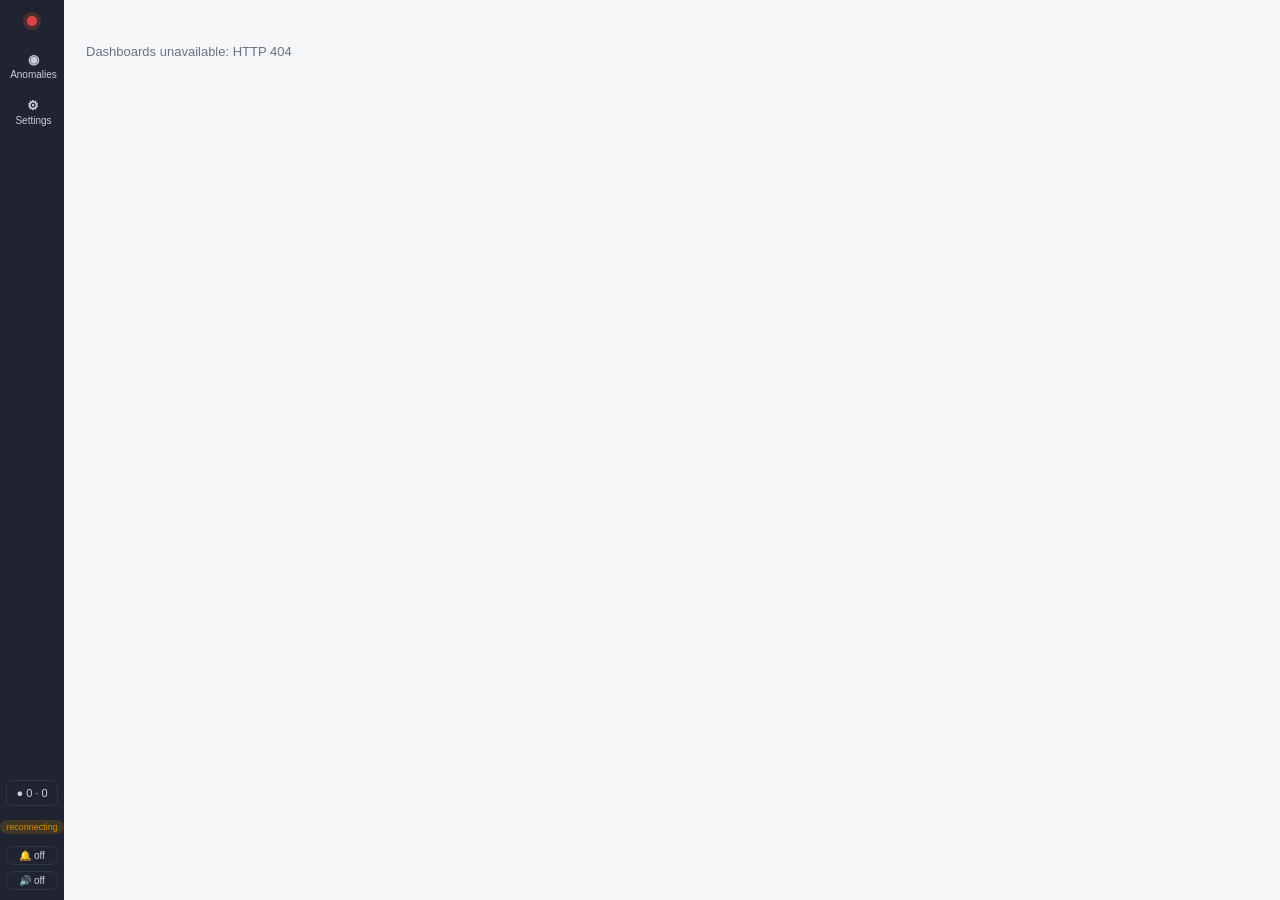
==== commit 21505efc: "group-anomalies: Anomalies page grouped by region, dashboard and service - New Anomalies page in the" ====
--- a/app/notifier/src/main/resources/static/index.html
+++ b/app/notifier/src/main/resources/static/index.html
@@ -14,6 +14,7 @@
   <nav class="leftnav" aria-label="Navigation">
     <a class="brand" href="#" title="Live dashboards"><span class="dot-logo"></span></a>
     <div id="regionNav" class="nav-group"></div>
+    <a href="#/anomalies" id="tabAnomalies" class="nav-item" title="Anomalies by region, dashboard and service"><span class="nav-icon">◉</span><span class="nav-label">Anomalies</span></a>
     <a href="#settings" id="tabSettings" class="nav-item" title="Settings"><span class="nav-icon">⚙</span><span class="nav-label">Settings</span></a>
     <div class="nav-spacer"></div>
     <button id="attention" class="attention" type="button" aria-expanded="false" title="Open anomalies and ones that need a reason">● 0 · 0</button>
--- a/app/notifier/src/main/resources/static/look.css
+++ b/app/notifier/src/main/resources/static/look.css
@@ -97,3 +97,23 @@
 
 /* shared crosshair: the line shows on every graph, the tooltip only on the one under the pointer (K5) */
 .dd-grid .chart:not(.hovering) > div[style*="z-index: 9999999"] { display: none !important; }
+
+/* group-anomalies: region › dashboard › service › anomaly */
+.anom-filters { display: flex; gap: 6px; flex-wrap: wrap; align-items: center; margin: 4px 0 12px; }
+.chip-btn { border: 1px solid var(--line); background: var(--panel); color: var(--muted); border-radius: 14px; padding: 4px 11px; cursor: pointer; font: inherit; font-size: 12px; }
+.chip-btn.on { color: var(--text); border-color: var(--accent); box-shadow: inset 0 0 0 1px var(--accent); }
+.chip-btn.st-open.on { color: var(--red); } .chip-btn.st-waiting.on { color: var(--amber); }
+.anom-search { margin: 0 0 0 8px; width: min(320px, 100%); }
+.anom-tree { display: flex; flex-direction: column; }
+.lvl { display: flex; align-items: baseline; gap: 10px; width: 100%; text-align: left; font: inherit; background: none; border: 0; color: var(--text); cursor: pointer; padding: 7px 8px; border-radius: 4px; }
+.lvl:hover { background: var(--hover); }
+.lvl-region { font-size: 15px; font-weight: 650; border-bottom: 1px solid var(--line); margin-top: 10px; }
+.lvl-dash { font-weight: 600; padding-left: 22px; }
+.lvl-svc { font-weight: 550; padding-left: 40px; }
+.lvl-sub { font-size: 11px; } .lvl-counts { margin-left: auto; display: flex; gap: 10px; font-size: 12px; }
+.lvl-body > .anom { margin: 4px 0 6px 58px; }
+.anom-lines { display: flex; flex-direction: column; gap: 2px; margin-top: 4px; }
+.anom-line { display: flex; gap: 10px; flex-wrap: wrap; color: var(--text); text-decoration: none; font-size: 12.5px; padding: 2px 4px; border-radius: 3px; }
+.anom-line:hover { background: var(--hover); color: var(--accent); } .anom-line.bau { opacity: .6; }
+.anom.st-waiting { border-left-color: var(--amber); } .anom.st-closed { border-left-color: var(--grey); }
+@media (max-width: 760px) { .lvl-dash { padding-left: 10px; } .lvl-svc { padding-left: 20px; } .lvl-body > .anom { margin-left: 10px; } .lvl-counts { margin-left: 0; } }
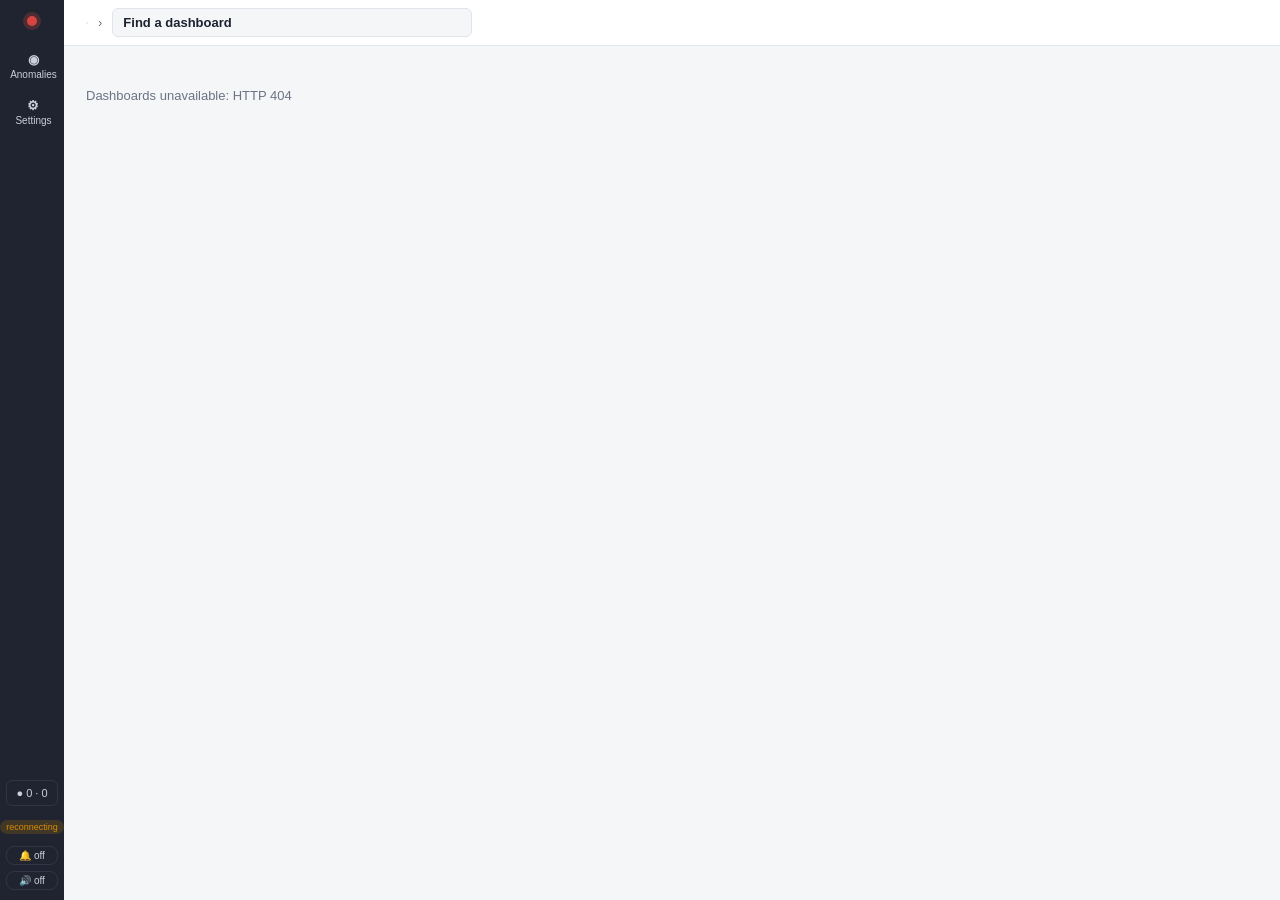
==== commit 346b25cf: "fix-backfill-faults, redesign-dashboard fix-backfill-faults: - Store: typed refresh of late summarie" ====
--- a/app/notifier/src/main/resources/static/index.html
+++ b/app/notifier/src/main/resources/static/index.html
@@ -25,6 +25,7 @@
       <button id="soundBtn" class="toggle" title="Short sound when a new anomaly opens">🔊 off</button>
     </div>
   </nav>
+  <header id="topbar" class="topbar" aria-label="Region, dashboard and time"></header>
   <div id="attentionList" class="attention-list" hidden></div>
   <main id="incidentsView" class="dd-main"></main>
   <main id="settingsView" class="dd-main" hidden>
--- a/app/notifier/src/main/resources/static/look.css
+++ b/app/notifier/src/main/resources/static/look.css
@@ -117,3 +117,66 @@
 .anom-line:hover { background: var(--hover); color: var(--accent); } .anom-line.bau { opacity: .6; }
 .anom.st-waiting { border-left-color: var(--amber); } .anom.st-closed { border-left-color: var(--grey); }
 @media (max-width: 760px) { .lvl-dash { padding-left: 10px; } .lvl-svc { padding-left: 20px; } .lvl-body > .anom { margin-left: 10px; } .lvl-counts { margin-left: 0; } }
+
+/* ---- redesign-dashboard: sizes in page units × zoom (R2), calmer colours (R3), top bar (R4), worst strip (R5) ---- */
+:root { --z: 1; --row: calc(72px * var(--z)); }
+/* R2: columns of 180 px × zoom, as many as fit; browser zoom changes CSS px, so it changes how many fit */
+.dd-grid { grid-template-columns: repeat(auto-fill, minmax(calc(180px * var(--z)), 1fr)); }
+.dd-group { grid-column: 1 / -1; }
+.split-grid { grid-template-columns: repeat(auto-fill, minmax(calc(320px * var(--z)), 1fr)); gap: 10px; }
+.split-cell .chart { flex: none; height: calc(160px * var(--z)); min-height: 0; }
+.split-title { font-size: calc(12px * var(--z)); color: var(--text); padding: 4px 8px 0; white-space: nowrap; overflow: hidden; text-overflow: ellipsis; }
+.w-title { font-size: calc(13px * var(--z)); font-weight: 560; }
+.w-body > .chart { min-height: calc(90px * var(--z)); }
+@media (max-width: 900px) { .dd-grid > *, .dd-inner > * { grid-column: 1 / -1 !important; } }
+/* R3: a dot by the title instead of red edges */
+.widget.red-edge { box-shadow: none; border-color: var(--line); }
+.w-dot { width: 8px; height: 8px; border-radius: 50%; flex: none; display: none; }
+.w-dot.open { display: inline-block; background: var(--red); } .w-dot.waiting { display: inline-block; background: var(--amber); }
+.w-dot.past { display: inline-block; background: var(--grey); }
+.widget.flash { outline: 2px solid var(--accent); outline-offset: 2px; transition: outline-color .3s; }
+.grp-count { margin-left: auto; font-size: 11px; font-weight: 600; padding: 1px 8px; border-radius: 10px; background: rgba(0,0,0,.18); }
+.dd-group-head[style*="transparent"] .grp-count { background: color-mix(in srgb, var(--red) 15%, transparent); color: var(--red); }
+/* R4: top bar */
+.topbar { position: sticky; top: 0; z-index: 5; margin-left: 64px; display: flex; align-items: center; gap: 8px; flex-wrap: wrap;
+  padding: 8px 22px; background: var(--panel); border-bottom: 1px solid var(--line); }
+.seg { display: inline-flex; border: 1px solid var(--line); border-radius: 6px; overflow: hidden; }
+.seg-item { padding: 5px 12px; color: var(--muted); text-decoration: none; font-weight: 600; }
+.seg-item:hover { background: var(--hover); color: var(--text); } .seg-item.on { background: var(--accent); color: #fff; }
+.tb-sep { color: var(--muted); padding: 0 2px; } .tb-space { flex: 1; }
+.crumbs { display: inline-flex; align-items: center; gap: 4px; color: var(--muted); max-width: 40vw; overflow: hidden; white-space: nowrap; }
+.picker { position: relative; }
+.picker-input { width: min(360px, 52vw); background: var(--bg); color: inherit; border: 1px solid var(--line); border-radius: 6px; padding: 6px 10px; font: inherit; }
+.picker-input::placeholder { color: var(--text); font-weight: 600; }
+.picker-input:focus::placeholder { color: var(--muted); font-weight: 400; }
+.picker-list { position: absolute; top: calc(100% + 4px); left: 0; width: max(100%, 420px); max-height: 60vh; overflow: auto; z-index: 8;
+  background: var(--panel); border: 1px solid var(--line); border-radius: 6px; box-shadow: 0 10px 30px rgba(0,0,0,.18); padding: 4px; }
+.picker-item { display: flex; align-items: center; gap: 8px; padding: 7px 10px; border-radius: 4px; color: var(--text); text-decoration: none; }
+.picker-item:hover, .picker-item.on { background: var(--hover); } .picker-name { flex: 1; }
+.picker-empty { padding: 8px 10px; color: var(--muted); }
+.pill-s { font-size: 11px; padding: 2px 8px; border-radius: 10px; white-space: nowrap; }
+.pill-s.st-open { background: color-mix(in srgb, var(--red) 16%, transparent); color: var(--red); }
+.pill-s.st-waiting { background: color-mix(in srgb, var(--amber) 18%, transparent); color: var(--amber); }
+.pill-s.st-closed, .pill-s.st-past { background: var(--hover); color: var(--muted); }
+.view-ctl { display: inline-flex; gap: 6px; align-items: center; }
+.ctl-btn { background: var(--panel); color: inherit; border: 1px solid var(--line); border-radius: 4px; padding: 5px 9px; cursor: pointer; font: inherit; }
+.ctl-btn:hover { background: var(--hover); }
+.zoom-ctl { display: inline-flex; align-items: center; border: 1px solid var(--line); border-radius: 4px; }
+.zoom-ctl .ctl-btn { border: 0; padding: 5px 10px; } .ctl-pct { min-width: 42px; text-align: center; font-variant-numeric: tabular-nums; }
+.catchup { color: var(--accent); font-weight: 600; font-size: 12px; }
+.dd-main { padding-top: 12px; }
+.attention-list { z-index: 9; }
+/* R5: Worst anomalies */
+.worst { background: var(--panel); border: 1px solid var(--line); border-radius: 6px; padding: 8px 12px; margin: 4px 0 14px; }
+.worst-head { display: flex; align-items: center; gap: 12px; } .worst-title { font-weight: 600; font-size: 14px; flex: 1; }
+.linkish { background: none; border: 0; color: var(--accent); cursor: pointer; font: inherit; }
+.worst-none { color: var(--muted); padding: 6px 0 2px; }
+.worst-rows { margin-top: 6px; }
+.worst-row { width: 100%; display: grid; grid-template-columns: 28px minmax(0, 1.2fr) minmax(0, 1.6fr) minmax(0, .9fr) 92px 92px 120px; gap: 10px;
+  align-items: center; text-align: left; font: inherit; color: inherit; background: none; border: 0; border-top: 1px solid var(--line); padding: 7px 4px; cursor: pointer; }
+.worst-row:hover { background: var(--hover); } .worst-hr { color: var(--muted); font-size: 11px; cursor: default; border-top: 0; }
+.worst-hr:hover { background: none; }
+.worst-row .num { font-variant-numeric: tabular-nums; } .worst-row .ellip { overflow: hidden; text-overflow: ellipsis; white-space: nowrap; }
+@media (max-width: 900px) { .worst-row { grid-template-columns: 24px minmax(0, 1fr) 80px 100px; } .worst-row > :nth-child(2), .worst-row > :nth-child(4), .worst-row > :nth-child(6) { display: none; } }
+/* R6 */
+.legend tr.dim td { opacity: .45; } .row-open { opacity: .7; font-size: 12px; }
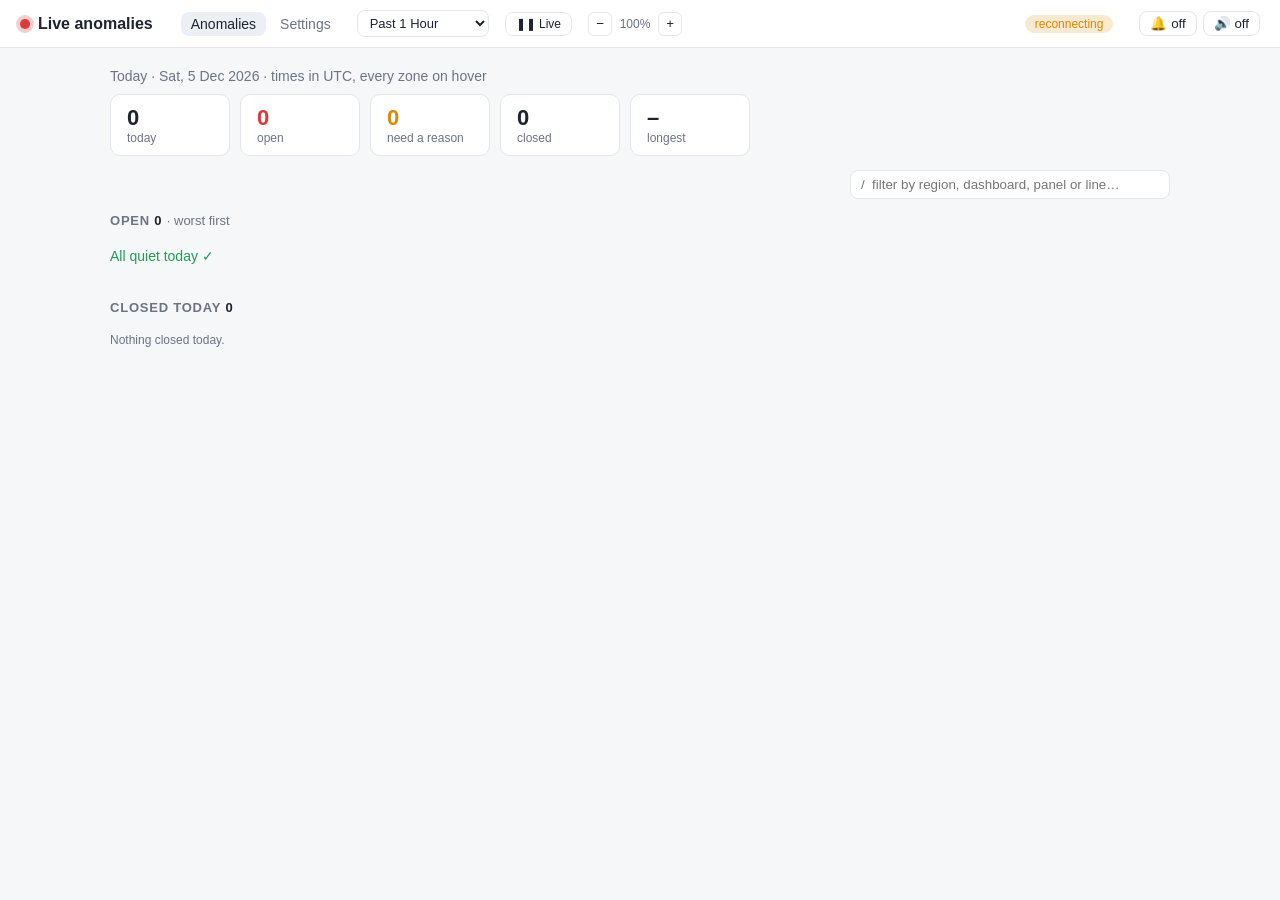
==== commit 15a9de55: "calmer-anomalies: the Incidents page look, slow signals judged on 5-minute averages - Page: no whole" ====
--- a/app/notifier/src/main/resources/static/index.html
+++ b/app/notifier/src/main/resources/static/index.html
@@ -3,32 +3,60 @@
 <head>
   <meta charset="utf-8">
   <meta name="viewport" content="width=device-width, initial-scale=1">
-  <title>Live dashboards</title>
+  <title>Live anomalies</title>
   <link rel="stylesheet" href="app.css">
-  <link rel="stylesheet" href="look.css">
   <script src="vendor/echarts.min.js"></script>
   <script type="module" src="app.js"></script>
   <script type="module" src="settings.js"></script>
 </head>
 <body>
-  <nav class="leftnav" aria-label="Navigation">
-    <a class="brand" href="#" title="Live dashboards"><span class="dot-logo"></span></a>
-    <div id="regionNav" class="nav-group"></div>
-    <a href="#/anomalies" id="tabAnomalies" class="nav-item" title="Anomalies by region, dashboard and service"><span class="nav-icon">◉</span><span class="nav-label">Anomalies</span></a>
-    <a href="#settings" id="tabSettings" class="nav-item" title="Settings"><span class="nav-icon">⚙</span><span class="nav-label">Settings</span></a>
-    <div class="nav-spacer"></div>
-    <button id="attention" class="attention" type="button" aria-expanded="false" title="Open anomalies and ones that need a reason">● 0 · 0</button>
-    <div class="nav-foot">
-      <span class="pill" id="connPill" title="Live connection">connecting</span>
-      <span id="lastChange" class="muted"></span>
-      <button id="notifyBtn" class="toggle" title="Desktop notification when a new anomaly opens">🔔 off</button>
-      <button id="soundBtn" class="toggle" title="Short sound when a new anomaly opens">🔊 off</button>
+  <!-- calmer-anomalies: the look of the Incidents page (16-18 Nov 2026) with today's features -->
+  <header class="top">
+    <div class="brand"><span class="dot-logo"></span>Live anomalies</div>
+    <nav class="tabs" aria-label="Views">
+      <a href="#/anomalies" id="tabIncidents" class="tab active">Anomalies <span class="tab-badge" id="tabBadge" title="Need a reason" hidden></span></a>
+      <a href="#settings" id="tabSettings" class="tab">Settings</a>
+    </nav>
+    <div class="seg" id="regionSeg" aria-label="Region"></div>
+    <select class="range" id="rangeSel" aria-label="Time range"></select>
+    <button class="live-btn" id="liveBtn" type="button"></button>
+    <div class="zoom" title="Graph size (browser zoom works too)"><button id="zOut" type="button" aria-label="Smaller graphs">−</button><span id="zVal">100%</span><button id="zIn" type="button" aria-label="Bigger graphs">+</button></div>
+    <div class="conn"><span class="pill" id="connPill">connecting</span><span id="lastChange" class="muted"></span></div>
+    <div class="toggles">
+      <button id="notifyBtn" class="toggle" type="button" title="Desktop notification when a new anomaly opens">🔔 off</button>
+      <button id="soundBtn" class="toggle" type="button" title="Short sound when a new anomaly opens">🔊 off</button>
     </div>
-  </nav>
-  <header id="topbar" class="topbar" aria-label="Region, dashboard and time"></header>
-  <div id="attentionList" class="attention-list" hidden></div>
-  <main id="incidentsView" class="dd-main"></main>
-  <main id="settingsView" class="dd-main" hidden>
+  </header>
+  <main id="incidentsView">
+    <div class="s-notice catch-up" id="catchUp" hidden></div>
+    <section class="day">
+      <div class="day-title" id="dayTitle">Today</div>
+      <div class="cards">
+        <div class="card"><div class="num" id="cToday">0</div><div class="lbl">today</div></div>
+        <div class="card open"><div class="num" id="cOpen">0</div><div class="lbl">open</div></div>
+        <div class="card wait"><div class="num" id="cWait">0</div><div class="lbl">need a reason</div></div>
+        <div class="card"><div class="num" id="cClosed">0</div><div class="lbl">closed</div></div>
+        <div class="card"><div class="num" id="cLongest">–</div><div class="lbl">longest</div></div>
+      </div>
+    </section>
+    <div class="filter-row"><input id="filter" type="search" placeholder="/  filter by region, dashboard, panel or line…" autocomplete="off" aria-label="Filter anomalies"></div>
+    <section id="openSection">
+      <h2>Open <span class="count" id="hOpen"></span> <span class="h-note">· worst first</span></h2>
+      <div id="openList" class="list"></div>
+      <div id="quiet" class="quiet">All quiet today ✓</div>
+    </section>
+    <section id="calmSection">
+      <h2>Needs a reason <span class="count" id="hCalm"></span></h2>
+      <p class="muted calm-note">Back to normal, but not closed until someone says why (the reason is kept with the anomaly).</p>
+      <div id="calmList" class="list"></div>
+    </section>
+    <section>
+      <h2>Closed today <span class="count" id="hClosed"></span></h2>
+      <div id="groups" class="groups"></div>
+      <div id="closedList" class="list closed-list"></div>
+    </section>
+  </main>
+  <main id="settingsView" hidden>
     <section>
       <h2>Regions <span class="count" id="sCount"></span></h2>
       <p class="muted">Datadog regions to watch (at most two: US and EU) and their dashboards. Every change is one commit in
@@ -37,6 +65,13 @@
       <div id="sRegions" class="list"></div>
       <div id="sAdd"></div>
     </section>
+    <section>
+      <h2>Upstreams</h2>
+      <p class="muted">Which APIs call which upstream service, per region (<code>upstreams.yml</code> in
+        <code>config-repo</code>). An upstream anomaly then shows <b>Called by</b> with these APIs, and an API anomaly shows
+        <b>Calls</b>. Each save is one commit.</p>
+      <div id="sUpstreams"></div>
+    </section>
   </main>
 </body>
 </html>
--- a/app/notifier/src/main/resources/static/app.css
+++ b/app/notifier/src/main/resources/static/app.css
@@ -1,14 +1,14 @@
 :root {
   --bg: #f6f7f9; --panel: #ffffff; --text: #1d2330; --muted: #6b7385; --line: #e3e6ec;
   --red: #d93a3a; --amber: #d98a00; --blue: #2f6fe0; --violet: #7a4fd6; --grey: #8a919e; --green: #1f9d55;
-  --meter-bg: #eceff4; --highlight: #fff4d6;
+  --meter-bg: #eceff4; --highlight: #fff4d6; --hover: #f0f2f6; --band: rgba(217,58,58,.10); --z: 1;
   font-family: -apple-system, BlinkMacSystemFont, "Segoe UI", Roboto, sans-serif;
 }
 @media (prefers-color-scheme: dark) {
   :root {
     --bg: #11141a; --panel: #1a1e26; --text: #e6e9ef; --muted: #8d95a6; --line: #2a303b;
     --red: #ff6b6b; --amber: #f2b23d; --blue: #6aa1ff; --violet: #a98bff; --grey: #8a919e; --green: #43c37a;
-    --meter-bg: #2a303b; --highlight: #3a3220;
+    --meter-bg: #2a303b; --highlight: #3a3220; --hover: #232733; --band: rgba(255,107,107,.14);
   }
 }
 * { box-sizing: border-box; }
@@ -156,61 +156,96 @@
 .s-code { flex: 1; margin: 0; padding: 8px; border: 0; outline: none; resize: none; background: var(--panel); color: var(--text);
   font: inherit; white-space: pre; overflow: auto; tab-size: 2; }
 
-/* add-dashboard-view: region, panel and metric pages */
-.attention { border: 1px solid var(--line); background: var(--panel); color: var(--muted); border-radius: 999px; padding: 3px 12px; cursor: pointer; font-size: 12px; }
-.attention.hot { color: var(--red); border-color: color-mix(in srgb, var(--red) 40%, var(--line)); }
-.attention.warm { color: var(--amber); border-color: color-mix(in srgb, var(--amber) 40%, var(--line)); }
-.attention-list { position: fixed; z-index: 5; top: 52px; right: 20px; width: min(560px, calc(100vw - 32px)); max-height: 70vh; overflow: auto;
-  background: var(--panel); border: 1px solid var(--line); border-radius: 10px; padding: 10px 12px; box-shadow: 0 8px 30px rgba(0,0,0,.18); }
-.al-head { font-weight: 600; margin: 6px 0 4px; } .al-head.hot { color: var(--red); } .al-head.warm { color: var(--amber); }
-.al-item { display: grid; grid-template-columns: 1fr; gap: 1px; padding: 6px 4px; border-top: 1px solid var(--line); color: var(--text); text-decoration: none; }
-.al-item:hover { background: var(--meter-bg); } .al-where { font-weight: 550; overflow-wrap: anywhere; } .al-tags { font-size: 12px; overflow-wrap: anywhere; }
-.page-title { font-size: 18px; margin: 4px 0 10px; overflow-wrap: anywhere; }
-.empty { color: var(--muted); padding: 30px 0; }
-.range { display: flex; gap: 6px; align-items: center; flex-wrap: wrap; margin: 4px 0 14px; }
-.range-btn { border: 1px solid var(--line); background: var(--panel); color: var(--text); border-radius: 6px; padding: 3px 10px; cursor: pointer; font-size: 12px; }
-.range-btn.on { background: var(--blue); border-color: var(--blue); color: #fff; }
-.range-note { margin-left: 8px; }
-.dash { background: var(--panel); border: 1px solid var(--line); border-radius: 10px; margin-bottom: 10px; overflow: hidden; }
-.dash-head { width: 100%; display: flex; gap: 12px; align-items: baseline; flex-wrap: wrap; padding: 10px 14px; background: none; border: 0;
-  color: var(--text); cursor: pointer; text-align: left; font: inherit; }
-.dash-head:hover { background: var(--meter-bg); }
-.dash-title { font-weight: 600; font-size: 15px; }
-.chev { width: 12px; color: var(--muted); }
-.badge { font-size: 12px; } .badge.hot { color: var(--red); } .badge.warm { color: var(--amber); }
-.dash-body { padding: 0 14px 10px; }
-.group-head { background: none; border: 0; color: var(--muted); font: inherit; font-weight: 600; font-size: 12px; text-transform: uppercase;
-  letter-spacing: .05em; cursor: pointer; padding: 10px 0 6px; }
-.panels { display: grid; grid-template-columns: repeat(auto-fill, minmax(330px, 1fr)); gap: 10px; }
-.panel { border: 1px solid var(--line); border-radius: 8px; padding: 8px 8px 4px; background: var(--panel); min-width: 0; }
-.panel.red-edge { border-color: var(--red); box-shadow: inset 3px 0 0 var(--red); }
-.panel-title { display: block; font-weight: 550; font-size: 13px; color: var(--text); text-decoration: none; overflow-wrap: anywhere; margin-bottom: 4px; }
-.panel-title:hover { color: var(--blue); }
-.more { display: block; font-size: 12px; padding: 2px 0; }
-.chart.small { height: 170px; } .chart.big { height: 46vh; min-height: 280px; } .chart.metric { height: 40vh; min-height: 260px; }
-.crumbs { display: flex; gap: 6px; flex-wrap: wrap; color: var(--muted); font-size: 12px; margin: 2px 0 6px; }
-.crumbs a { color: var(--blue); text-decoration: none; } .crumb-sep { color: var(--muted); }
-.legend-search { margin: 12px 0 6px; background: var(--meter-bg); color: inherit; border: 1px solid var(--line); border-radius: 6px; padding: 5px 8px; min-width: 240px; }
-.legend { width: 100%; border-collapse: collapse; font-size: 13px; }
+/* add-backfill */
+.s-progress { color: var(--blue); font-size: 12px; margin-top: 4px; }
+
+/* upstream-callers: the Upstreams editor */
+.s-editor.s-editor-small { height: 30vh; min-height: 180px; }
+.s-editor-small .s-code { padding-left: 12px; }
+
+/* ---- calmer-anomalies: the top bar's new parts ------------------------------------------------------------------- */
+.tab-badge { background: var(--amber); color: #fff; border-radius: 999px; font-size: 11px; padding: 0 6px; margin-left: 4px; }
+.seg { display: inline-flex; border: 1px solid var(--line); border-radius: 8px; overflow: hidden; }
+.seg:empty { display: none; }
+.seg button { border: 0; background: var(--panel); color: var(--muted); padding: 4px 10px; cursor: pointer; font: inherit; font-size: 13px; }
+.seg button.on { background: var(--meter-bg); color: var(--text); font-weight: 550; }
+select.range { border: 1px solid var(--line); background: var(--panel); color: var(--text); border-radius: 8px; padding: 4px 8px; font: inherit; font-size: 13px; }
+.live-btn { border: 1px solid var(--line); background: var(--panel); color: var(--text); border-radius: 8px; padding: 4px 10px; cursor: pointer; font-size: 12px; }
+.live-btn.paused { color: var(--amber); border-color: var(--amber); }
+.zoom { display: inline-flex; align-items: center; gap: 2px; font-size: 12px; color: var(--muted); }
+.zoom button { border: 1px solid var(--line); background: var(--panel); color: var(--text); border-radius: 6px; width: 24px; height: 24px; cursor: pointer; }
+.zoom span { width: 42px; text-align: center; font-variant-numeric: tabular-nums; }
+.catch-up { display: flex; gap: 12px; align-items: center; }
+.catch-up .bar { flex: 0 0 160px; height: 6px; border-radius: 3px; background: var(--meter-bg); overflow: hidden; }
+.catch-up .bar i { display: block; height: 100%; background: var(--amber); }
+.card.wait .num { color: var(--amber); }
+.filter-row { display: flex; justify-content: flex-end; margin: 14px 0 -10px; }
+#filter { width: 320px; }
+.h-note { text-transform: none; letter-spacing: 0; font-weight: 400; }
+.empty { color: var(--muted); padding: 12px 0; }
+
+/* ---- an anomaly card: Panel › Graph, its lines, folded graph -------------------------------------------------------- */
+.t-head { font-weight: 600; margin: 10px 0 2px; color: var(--muted); font-size: 12px; }
+.t-head b { color: var(--text); }
+.inc-head { cursor: pointer; }
+.inc.expanded > .inc-head .chev { transform: rotate(90deg); }
+.crumb { color: var(--muted); font-weight: 400; }
+.jtag { font-size: 11px; padding: 1px 7px; border-radius: 999px; background: var(--meter-bg); color: var(--muted); white-space: nowrap; }
+.jtag.fast { background: color-mix(in srgb, var(--red) 15%, transparent); color: var(--red); }
+.lines { grid-template-columns: minmax(110px, auto) minmax(150px, 1fr) minmax(90px, auto) minmax(110px, auto) 150px; }
+.lines .tags { font-size: 12px; overflow-wrap: anywhere; color: var(--text); text-decoration: none; cursor: pointer; }
+.lines .tags:hover { color: var(--blue); }
+.lines .bau { opacity: .55; }
+.meter .fill { display: block; }
+.inc-body { margin-top: 10px; }
+.inc:not(.expanded) > .inc-body { display: none; }
+.graph { border: 1px solid var(--line); border-radius: 8px; padding: 8px 10px 4px; min-width: 0; }
+.graph-head { display: flex; gap: 10px; align-items: baseline; font-size: 13px; }
+.graph-head .gt { font-weight: 550; overflow-wrap: anywhere; }
+.graph-head .acts { margin-left: auto; display: flex; gap: 10px; font-size: 12px; white-space: nowrap; }
+.graph-head .acts a, .graph-head .acts button { color: var(--blue); text-decoration: none; background: none; border: 0; cursor: pointer; font: inherit; padding: 0; }
+.graph-note { color: var(--muted); font-size: 12px; padding: 30px 0; text-align: center; }
+.chart { width: 100%; height: calc(220px * var(--z)); }
+.chart.small { height: calc(130px * var(--z)); }
+.chart.big { height: 56vh; min-height: 300px; }
+.fold { margin-top: 8px; }
+.fold > summary { cursor: pointer; color: var(--muted); font-size: 13px; padding: 4px 0; }
+.fold > summary b { color: var(--text); font-weight: 550; }
+.small-grid { display: grid; grid-template-columns: repeat(auto-fill, minmax(calc(300px * var(--z)), 1fr)); gap: 8px; margin-top: 6px; }
+.rel-list { display: flex; flex-direction: column; gap: 2px; font-size: 13px; margin: 6px 0; }
+.st-open-t { color: var(--red); } .st-waiting-t { color: var(--amber); } .st-fine-t { color: var(--green); }
+.card-reason .reason-box { margin-top: 10px; }
+.closed-list .inc-head { align-items: baseline; }
+.closed-list .where { color: var(--muted); font-size: 12px; }
+.chip.on { background: var(--blue); color: #fff; }
+
+/* ---- full screen and the side panel for one line ------------------------------------------------------------------ */
+.overlay { position: fixed; inset: 0; z-index: 10; background: rgba(0,0,0,.35); display: flex; align-items: center; justify-content: center; }
+.fs-card { width: min(1400px, 92vw); max-height: 90vh; overflow: auto; background: var(--panel); border-radius: 10px; padding: 12px 16px; }
+.fs-head { display: flex; align-items: center; gap: 12px; } .fs-title { font-size: 16px; margin: 0; flex: 1; text-transform: none; letter-spacing: 0; color: var(--text); }
+.x-btn { border: 1px solid var(--line); background: var(--panel); color: var(--text); border-radius: 6px; padding: 2px 8px; cursor: pointer; }
+.legend { width: 100%; border-collapse: collapse; font-size: 13px; margin-top: 10px; }
 .legend th { text-align: left; color: var(--muted); font-weight: 550; cursor: pointer; border-bottom: 1px solid var(--line); padding: 4px 6px; }
+.legend th:not(:first-child) { text-align: right; }
 .legend th.on { color: var(--text); } .legend td { border-bottom: 1px solid var(--line); padding: 4px 6px; overflow-wrap: anywhere; }
 .legend td.num { text-align: right; font-variant-numeric: tabular-nums; white-space: nowrap; }
-.legend a { color: var(--text); text-decoration: none; } .legend a:hover { color: var(--blue); }
-.state.open { color: var(--red); } .state.waiting { color: var(--amber); } .state.bau { color: var(--muted); }
-.metric-top { display: grid; grid-template-columns: minmax(0, 2fr) minmax(240px, 1fr); gap: 14px; align-items: start; }
-.details { margin: 0; display: grid; grid-template-columns: auto 1fr; gap: 4px 12px; font-size: 13px; background: var(--panel);
-  border: 1px solid var(--line); border-radius: 8px; padding: 10px 12px; }
+.legend tr.dim { opacity: .45; } .legend a { color: var(--text); text-decoration: none; cursor: pointer; } .legend a:hover { color: var(--blue); }
+.side-panel { position: fixed; z-index: 9; top: 0; right: 0; bottom: 0; width: min(400px, 100vw); overflow: auto; background: var(--panel);
+  border-left: 1px solid var(--line); padding: 12px 14px; box-shadow: -6px 0 20px rgba(0,0,0,.10); }
+body.panel-open main { margin-right: 400px; }
+body.panel-open .side-panel { top: 53px; }
+@media (max-width: 1000px) { body.panel-open main { margin-right: 0; } }
+.sp-head { display: flex; gap: 10px; align-items: center; } .sp-title { font-size: 15px; margin: 0; flex: 1; text-transform: none; letter-spacing: 0; color: var(--text); overflow-wrap: anywhere; }
+.sp-sub { font-size: 12px; text-transform: uppercase; letter-spacing: .06em; color: var(--muted); margin: 16px 0 6px; }
+.details { margin: 8px 0 0; display: grid; grid-template-columns: auto 1fr; gap: 4px 12px; font-size: 13px; }
 .details dt { color: var(--muted); } .details dd { margin: 0; overflow-wrap: anywhere; white-space: pre-line; }
-.anomalies h2 { margin-top: 20px; }
 .anom-list { display: flex; flex-direction: column; gap: 8px; }
-.anom { background: var(--panel); border: 1px solid var(--line); border-left: 4px solid var(--grey); border-radius: 8px; padding: 8px 12px; }
+.anom { border: 1px solid var(--line); border-left: 4px solid var(--grey); border-radius: 8px; padding: 8px 12px; }
 .anom.st-open { border-left-color: var(--red); } .anom.st-needs-a-reason { border-left-color: var(--amber); } .anom.bau { opacity: .6; }
-.anom-head { display: flex; gap: 12px; flex-wrap: wrap; align-items: baseline; }
+.anom-head { display: flex; gap: 10px; flex-wrap: wrap; align-items: baseline; }
 .anom-state { font-weight: 600; } .st-open .anom-state { color: var(--red); } .st-needs-a-reason .anom-state { color: var(--amber); }
 .anom-when { margin-top: 2px; } .anom-reason { margin-top: 4px; font-size: 13px; overflow-wrap: anywhere; }
-.reasons .reason-box { margin-top: 6px; } .others { margin-top: 6px; } .others a { color: var(--blue); }
-@media (max-width: 760px) { .metric-top { grid-template-columns: 1fr; } .panels { grid-template-columns: 1fr; } .range-note { margin-left: 0; } }
-
-/* add-backfill */
-.s-progress { color: var(--blue); font-size: 12px; margin-top: 4px; }
-.anom.st-past { border-left-color: var(--grey); opacity: .75; }
+.reasons .reason-box { margin-top: 6px; } .others { margin-top: 6px; } .others a { color: var(--blue); cursor: pointer; }
+.rel-box a { color: var(--blue); }
+@media (max-width: 700px) { #filter { width: 100%; } .filter-row { margin-bottom: 0; } }
+.catch-up[hidden], .tab-badge[hidden] { display: none; }
